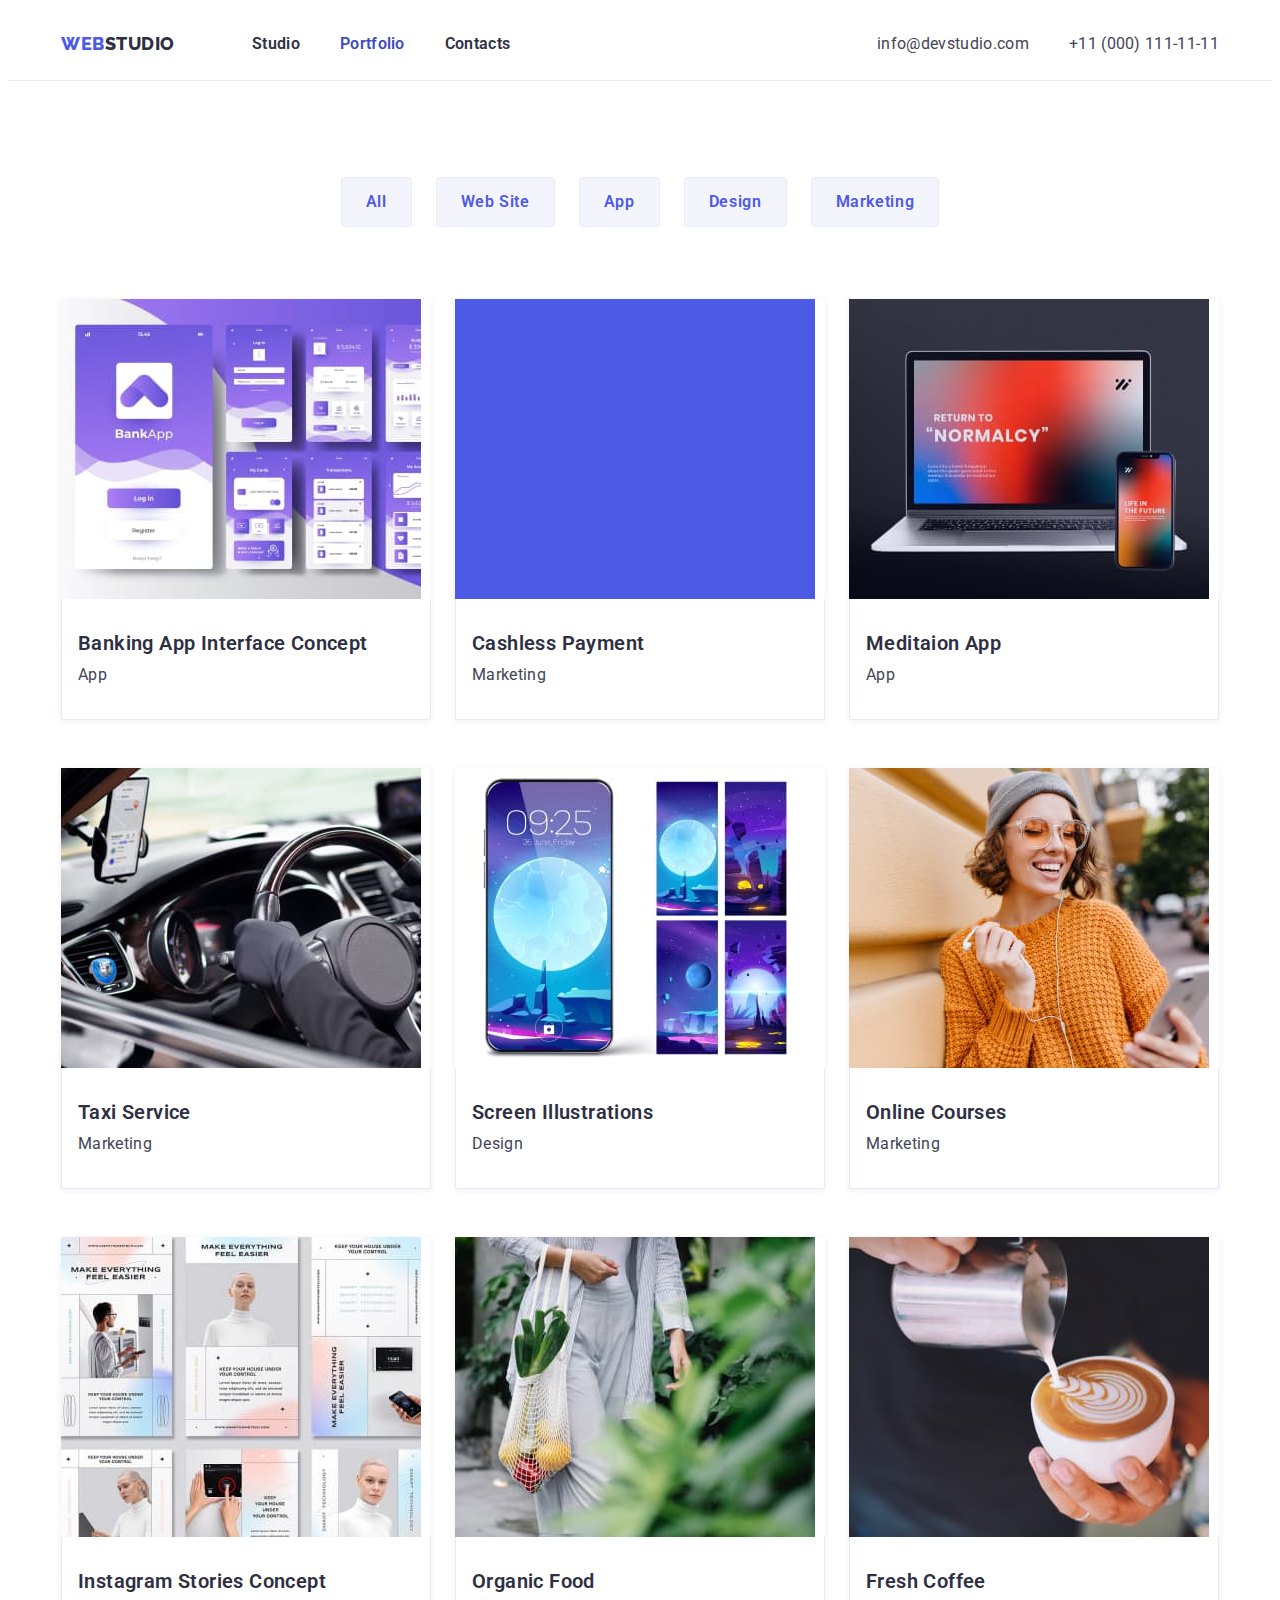
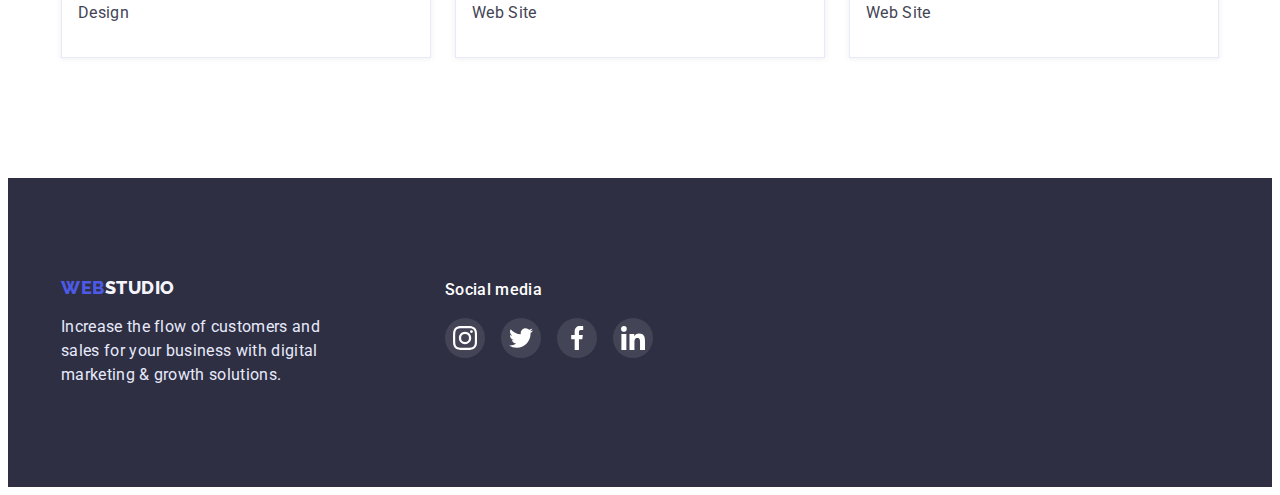
==== portfolio.html @ 7fe35f39 "Added files from last project" ====
<!DOCTYPE html>
<html lang="en">
    <head>
        <meta charset="UTF-8" />
        <meta http-equiv="X-UA-Compatible" content="IE=edge" />
        <meta name="viewport" content="width=device-width, initial-scale=1.0" />
        <title>WebStudio</title>
        <link rel="preconnect" href="https://fonts.googleapis.com" />
        <link rel="preconnect" href="https://fonts.gstatic.com" crossorigin />
        <link
            href="https://fonts.googleapis.com/css2?family=Raleway:wght@800&family=Roboto:wght@400;500;700;900&display=swap"
            rel="stylesheet"
        />
        <link
            rel="stylesheet"
            href="https://cdnjs.cloudflare.com/ajax/libs/modern-normalize/1.1.0/modern-normalize.min.css"
            integrity="sha512-wpPYUAdjBVSE4KJnH1VR1HeZfpl1ub8YT/NKx4PuQ5NmX2tKuGu6U/JRp5y+Y8XG2tV+wKQpNHVUX03MfMFn9Q=="
            crossorigin="anonymous"
            referrerpolicy="no-referrer"
        />
        <link rel="stylesheet" href="./css/styles.css" />
    </head>
    <body>
        <header class="header">
            <div class="container header-container">
                <nav class="header-navigation">
                    <a class="header-logo" href="./index.html"
                        >Web<span class="header-logo hl-span">Studio</span>
                    </a>
                    <ul class="header-list list">
                        <li class="header-item">
                            <a class="header-link" href="./index.html">Studio</a>
                        </li>
                        <li class="header-item">
                            <a class="header-link current" href="./portfolio.html">Portfolio</a>
                        </li>
                        <li class="header-item"><a class="header-link" href="">Contacts</a></li>
                    </ul>
                </nav>
                <ul class="header-contacts-list list">
                    <li class="header-contacts-item">
                        <a class="header-contacts-mail" href="mailto:info@devstudio.com"
                            >info@devstudio.com</a
                        >
                    </li>
                    <li class="header-contacts-item">
                        <a class="header-contacts-tel" href="tel:+11(000)111-11-11"
                            >+11 (000) 111-11-11</a
                        >
                    </li>
                </ul>
            </div>
        </header>
        <main>
            <!-- Our projects -->
            <section class="finished-products">
                <div class="container">
                    <h1 class="visually-hidden">Finished products</h1>
                    <ul class="filter-buttons-list list">
                        <li class="filter-buttons-item">
                            <button class="filter-btn" type="button">All</button>
                        </li>
                        <li class="filter-buttons-item">
                            <button class="filter-btn" type="button">Web Site</button>
                        </li>
                        <li class="filter-buttons-item">
                            <button class="filter-btn" type="button">App</button>
                        </li>
                        <li class="filter-buttons-item">
                            <button class="filter-btn" type="button">Design</button>
                        </li>
                        <li class="filter-buttons-item">
                            <button class="filter-btn" type="button">Marketing</button>
                        </li>
                    </ul>
                    <ul class="finished-products-list list">
                        <li class="finished-products-item">
                            <img
                                src="./images/our-projects-card-1.jpg"
                                alt="Banking App Interface Concept"
                                width="360"
                            />
                            <div class="products-text-container">
                                <h2 class="finished-products-title">
                                    Banking App Interface Concept
                                </h2>
                                <p class="finished-products-text">App</p>
                            </div>
                        </li>
                        <li class="finished-products-item">
                            <img
                                src="./images/our-projects-card-2.jpg"
                                alt="Cashless Payment"
                                width="360"
                            />
                            <div class="products-text-container">
                                <h2 class="finished-products-title">Cashless Payment</h2>
                                <p class="finished-products-text">Marketing</p>
                            </div>
                        </li>
                        <li class="finished-products-item">
                            <img
                                src="./images/our-projects-card-3.jpg"
                                alt="Meditaion App"
                                width="360"
                            />
                            <div class="products-text-container">
                                <h2 class="finished-products-title">Meditaion App</h2>
                                <p class="finished-products-text">App</p>
                            </div>
                        </li>
                        <li class="finished-products-item">
                            <img
                                src="./images/our-projects-card-4.jpg"
                                alt="Taxi Service"
                                width="360"
                            />
                            <div class="products-text-container">
                                <h2 class="finished-products-title">Taxi Service</h2>
                                <p class="finished-products-text">Marketing</p>
                            </div>
                        </li>
                        <li class="finished-products-item">
                            <img
                                src="./images/our-projects-card-5.jpg"
                                alt="Screen Illustrations"
                                width="360"
                            />
                            <div class="products-text-container">
                                <h2 class="finished-products-title">Screen Illustrations</h2>
                                <p class="finished-products-text">Design</p>
                            </div>
                        </li>
                        <li class="finished-products-item">
                            <img
                                src="./images/our-projects-card-6.jpg"
                                alt="Online Courses"
                                width="360"
                            />
                            <div class="products-text-container">
                                <h2 class="finished-products-title">Online Courses</h2>
                                <p class="finished-products-text">Marketing</p>
                            </div>
                        </li>
                        <li class="finished-products-item">
                            <img
                                src="./images/our-projects-card-7.jpg"
                                alt="Instagram Stories Concept"
                                width="360"
                            />
                            <div class="products-text-container">
                                <h2 class="finished-products-title">Instagram Stories Concept</h2>
                                <p class="finished-products-text">Design</p>
                            </div>
                        </li>
                        <li class="finished-products-item">
                            <img
                                src="./images/our-projects-card-8.jpg"
                                alt="Organic Food"
                                width="360"
                            />
                            <div class="products-text-container">
                                <h2 class="finished-products-title">Organic Food</h2>
                                <p class="finished-products-text">Web Site</p>
                            </div>
                        </li>
                        <li class="finished-products-item">
                            <img
                                src="./images/our-projects-card-9.jpg"
                                alt="Fresh Coffee"
                                width="360"
                            />
                            <div class="products-text-container">
                                <h2 class="finished-products-title">Fresh Coffee</h2>
                                <p class="finished-products-text">Web Site</p>
                            </div>
                        </li>
                    </ul>
                </div>
            </section>
        </main>
        <footer class="footer">
            <div class="container footer-container">
                <div class="footer-logo-container">
                    <a class="footer-logo" href="./index.html"
                        >Web<span class="footer-logo fl-span">Studio</span></a
                    >
                    <p class="footer-text">
                        Increase the flow of customers and sales for your business with digital
                        marketing & growth solutions.
                    </p>
                </div>
                <div class="footer-social-container">
                    <p class="footer-social-text">Social media</p>
                    <ul class="footer-social-list list">
                        <li class="fs-list-item">
                            <a
                                class="footer-social-link"
                                target="_blank"
                                rel="noreferrer noopener nofollow"
                                href=""
                            >
                                <svg class="footer-social-icon" width="24" height="24">
                                    <use href="./images/icons.svg#icon-instagram"></use>
                                </svg>
                            </a>
                        </li>
                        <li class="fs-list-item">
                            <a
                                class="footer-social-link"
                                target="_blank"
                                rel="noreferrer noopener nofollow"
                                href=""
                            >
                                <svg class="footer-social-icon" width="24" height="24">
                                    <use href="./images/icons.svg#icon-twitter"></use>
                                </svg>
                            </a>
                        </li>
                        <li class="fs-list-item">
                            <a
                                class="footer-social-link"
                                target="_blank"
                                rel="noreferrer noopener nofollow"
                                href=""
                            >
                                <svg class="footer-social-icon" width="24" height="24">
                                    <use href="./images/icons.svg#icon-facebook"></use>
                                </svg>
                            </a>
                        </li>
                        <li class="fs-list-item">
                            <a
                                class="footer-social-link"
                                target="_blank"
                                rel="noreferrer noopener nofollow"
                                href=""
                            >
                                <svg class="footer-social-icon" width="24" height="24">
                                    <use href="./images/icons.svg#icon-linkedin"></use>
                                </svg>
                            </a>
                        </li>
                    </ul>
                </div>
            </div>
        </footer>
    </body>
</html>
---- css/styles.css ----
/** VARIABLES*/
:root {
    /**COLORS*/
    --primary-bg: #ffffff;
    --primary-brand: #4d5ae5;
    --dark: #2e2f42;
    --success: #31d0aa;
    --text: #434455;
    --subtle-text: #8e8f99;
    --accent: #e7e9fc;
    --light: #f4f4fd;
    --hover-focus: #404bbf;
    --bg-gradient: linear-gradient(rgba(46, 47, 66, 0.7), rgba(46, 47, 66, 0.7));
    /**FONTS*/
    --main-font: "Roboto", sans-serif;
    --secondary-font: "Raleway", sans-serif;
}

/**RESET STYLES*/
p,
h1,
h2,
h3,
h4,
h5,
h6 {
    margin: 0;
}
ul,
ol {
    margin: 0;
    padding-left: 0;
}

body {
    font-family: var(--main-font);
    color: var(--text);
    background-color: var(--primary-bg);
}

/**COMMON STYLES*/
.list {
    list-style: none;
}
.visually-hidden {
    position: absolute;
    width: 1px;
    height: 1px;
    margin: -1px;
    border: 0;
    padding: 0;
    white-space: nowrap;
    clip-path: inset(100%);
    overflow: hidden;
}
img {
    display: block;
    max-width: 100%;
    height: auto;
}

/*!CONTAINER*/
.container {
    width: 1158px;
    padding: 0px 15px;
    margin: 0 auto;
}

/**INDEX PAGE STYLES*/
/*!HEADER*/
.header {
    background-color: var(--primary-bg);
    border-bottom: 1px solid #e7e9fc;
}
.header-container {
    display: flex;
}
.header-navigation {
    display: flex;
    margin-right: auto;
    align-items: center;
}
.header-logo {
    width: 115px;
    font-family: var(--secondary-font);
    font-weight: 800;
    font-size: 18px;
    color: var(--primary-brand);
    line-height: 1.33;
    letter-spacing: 0.03em;
    text-transform: uppercase;
    text-decoration: none;
    margin-right: 76px;
    padding: 24px 0px 24px 0px;
}
.header-logo:focus {
    outline: none;
}
.hl-span {
    color: var(--dark);
}
.header-list {
    display: flex;
    gap: 40px;
}
/* .header-item {
} */
.header-link {
    display: inline-block;
    font-weight: 600;
    color: var(--dark);
    line-height: 1.5;
    letter-spacing: 0.02em;
    text-decoration: none;
    padding: 24px 0px 24px 0px;
}
.header-item .current {
    color: var(--hover-focus);
}
.header-contacts-list {
    display: flex;
    gap: 40px;
}
/* .header-contacts-item {
} */
.header-contacts-mail,
.header-contacts-tel {
    display: inline-block;
    font-style: normal;
    color: inherit;
    text-decoration: none;
    line-height: 1.5;
    letter-spacing: 0.02em;
    padding: 24px 0px 24px 0px;
}
.header-contacts-mail:is(:hover, :focus),
.header-contacts-tel:is(:hover, :focus),
.header-link:is(:hover, :focus) {
    color: var(--hover-focus);
    outline: none;
}

/*!BIG BANNER*/
.big-banner {
    background-color: var(--dark);
    text-align: center;
    padding: 188px 0px;
}
.big-banner-container {
    background-image: var(--bg-gradient), url(../images/big-banner-bg.jpg);
    max-width: 1440px;
    height: 600px;
    background-repeat: no-repeat;
    background-position: center;
    background-size: cover;
    margin-right: auto;
    margin-left: auto;
}
.big-banner-title {
    width: 496px;
    font-weight: 700;
    margin-right: auto;
    margin-left: auto;
    font-size: 56px;
    line-height: 1.07;
    letter-spacing: 0.02em;
    color: var(--primary-bg);
}
.big-banner-btn {
    display: inline-block;
    min-width: 169px;
    height: 56px;
    font-family: inherit;
    font-weight: 600;
    font-size: 16px;
    line-height: 1.18;
    letter-spacing: 0.04em;
    background-color: var(--primary-brand);
    color: var(--primary-bg);
    cursor: pointer;
    border: none;
    border-radius: 4px;
    box-shadow: 0px 4px 4px rgba(0, 0, 0, 0.15);
    margin-top: 48px;
}
.big-banner-btn:is(:hover, :focus) {
    background-color: var(--hover-focus);
    color: var(--primary-bg);
    box-shadow: 0px 4px 4px rgba(0, 0, 0, 0.15);
    outline: none;
}

/*!OUR STRENGTHS*/
.our-strengths {
    padding-top: 120px;
    background-color: var(--primary-bg);
}
.our-strengths-list {
    display: flex;
    gap: 24px;
}
.our-strengths-item {
    width: calc((100% - 72px) / 4);
}
.os-icons-list {
    display: flex;
    gap: 24px;
    height: 112px;
}
.os-icons-item {
    display: flex;
    justify-content: center;
    align-items: center;
    width: calc((100% - 72px) / 4);
    background-color: var(--light);
    border-radius: 4px;
}
/* .os-item-icon {
} */
.our-strengths-title {
    font-weight: 600;
    font-size: 20px;
    line-height: 1.2;
    letter-spacing: 0.02em;
    color: var(--dark);
    margin-top: 8px;
}
.our-strengths-text {
    line-height: 1.5;
    letter-spacing: 0.02em;
    margin-top: 8px;
}

/*!OUR PROJECTS*/
.our-projects {
    background-color: var(--primary-bg);
    padding: 120px 0px 120px 0px;
    text-align: center;
}
.our-projects-title,
.our-team-title,
.customers-title {
    font-weight: 600;
    font-size: 36px;
    line-height: 1.11;
    letter-spacing: 0.02em;
    text-transform: capitalize;
    color: var(--dark);
}
.our-projects-list,
.our-team-list {
    display: flex;
    gap: 24px;
    margin-top: 72px;
}
.our-projects-item {
    width: calc((100% - 48px) / 3);
    border: 1px solid var(--accent);
}

/*!OUR TEAM*/
.our-team {
    background-color: var(--light);
    padding: 120px 0px 120px 0px;
    text-align: center;
}
.our-team-item {
    width: calc((100% - 72px) / 4);
    background-color: var(--primary-bg);
    box-shadow: 0px 1px 6px rgba(46, 47, 66, 0.08), 0px 1px 1px rgba(46, 47, 66, 0.16),
        0px 2px 1px rgba(46, 47, 66, 0.08);
    border-radius: 0px 0px 4px 4px;
}
.teammate-text-container {
    padding: 32px 16px;
}
.teammate-title {
    font-weight: 600;
    font-size: 20px;
    line-height: 1.2;
    letter-spacing: 0.02em;
    color: var(--dark);
}
.teammate-text {
    line-height: 1.5;
    letter-spacing: 0.02em;
    margin-top: 8px;
}
.ot-social-list {
    display: flex;
    justify-content: center;
    gap: 24px;
    margin-top: 8px;
}
.social-list-item {
    width: 40px;
    height: 40px;
}
.social-item-link {
    width: 100%;
    height: 100%;
    background-color: var(--primary-brand);
    border-radius: 50%;
    display: flex;
    align-items: center;
    justify-content: center;
}
.social-item-icon {
    fill: var(--primary-bg);
}
.social-item-link:is(:hover, :focus) {
    background-color: var(--hover-focus);
    outline: none;
}

/*!CUSTOMERS*/
.customers {
    background-color: var(--primary-bg);
    padding: 130px 0px 120px 0px;
    text-align: center;
}
.customers-icons-list {
    display: flex;
    gap: 24px;
    margin-top: 72px;
}
.customers-icons-item {
    width: calc((100% - 120px) / 6);
    height: 88px;
}
.customers-item-link {
    width: 100%;
    height: 100%;
    display: flex;
    align-items: center;
    justify-content: center;
    border: 1px solid var(--subtle-text);
    border-radius: 4px;
}
.customers-item-link:is(:hover, :focus) {
    border-color: var(--hover-focus);
    outline: none;
}
.customers-item-link:is(:hover, :focus) .customers-icon {
    fill: var(--hover-focus);
}
.customers-icon {
    fill: var(--subtle-text);
}

/*!FOOTER*/
.footer {
    padding: 100px 0px 100px 0px;
    background-color: var(--dark);
}
.footer-container {
    display: flex;
}
/* .footer-logo-container {
} */
.footer-logo {
    font-family: var(--secondary-font);
    font-weight: 800;
    font-size: 18px;
    line-height: 1.16;
    letter-spacing: 0.03em;
    text-transform: uppercase;
    color: var(--primary-brand);
    text-decoration: none;
}
.footer-logo:focus {
    outline: none;
}
.fl-span {
    color: var(--light);
}
.footer-text {
    font-family: var(--main-font);
    font-weight: 400;
    font-size: 16px;
    line-height: 1.5;
    letter-spacing: 0.02em;
    color: var(--accent);
    max-width: 264px;
    margin-top: 16px;
}
.footer-social-container {
    margin-left: 120px;
}
.footer-social-text {
    font-weight: 500;
    font-size: 16px;
    line-height: 1.5;
    letter-spacing: 0.02em;
    color: var(--primary-bg);
}
.footer-social-list {
    display: flex;
    gap: 16px;
    justify-content: center;
    margin-top: 16px;
}
.fs-list-item {
    width: 40px;
    height: 40px;
}
.footer-social-link {
    width: 100%;
    height: 100%;
    background-color: rgba(255, 255, 255, 0.1);
    border-radius: 50%;
    display: flex;
    justify-content: center;
    align-items: center;
}
.footer-social-link:is(:hover, :focus) {
    background-color: #31d0aa;
    outline: none;
}
.footer-social-icon {
    fill: var(--primary-bg);
}

/*!----------------------------------------------------------------*/

/**PORTFOLIO PAGE STYLES*/
/*!FINISHED PRODUCTS*/
.finished-products {
    background-color: var(--primary-bg);
    padding: 96px 0px 120px;
}
.filter-buttons-list {
    display: flex;
    justify-content: center;
    gap: 24px;
}
/* .filter-buttons-item {
} */
.filter-btn {
    font-family: inherit;
    font-weight: 600;
    font-size: 16px;
    color: var(--primary-brand);
    line-height: 1.5;
    letter-spacing: 0.04em;
    background-color: var(--light);
    border: 1px solid var(--accent);
    border-radius: 4px;
    cursor: pointer;
    padding: 12px 24px;
}
.filter-btn:is(:hover, :focus) {
    background-color: var(--hover-focus);
    color: var(--primary-bg);
    box-shadow: 0px 3px 1px rgba(0, 0, 0, 0.1), 0px 2px 1px rgba(0, 0, 0, 0.08),
        0px 2px 2px rgba(0, 0, 0, 0.12);
    outline: none;
}
.finished-products-list {
    display: flex;
    flex-wrap: wrap;
    row-gap: 48px;
    column-gap: 24px;
    margin-top: 72px;
}
.finished-products-item {
    background-color: var(--primary-bg);
    width: calc((100% - 48px) / 3);
    box-shadow: 0px 1px 6px rgba(46, 47, 66, 0.08);
}
.finished-products-item:hover {
    box-shadow: 0px 1px 6px rgba(46, 47, 66, 0.08), 0px 1px 1px rgba(46, 47, 66, 0.16),
        0px 2px 1px rgba(46, 47, 66, 0.08);
}
.finished-products-item:hover .products-text-container {
    border-bottom: 0.5px solid var(--light);
    border-right: 0.5px solid var(--light);
    border-left: 0.5px solid var(--light);
}
.products-text-container {
    padding: 32px 0px 32px 16px;
    border-bottom: 1px solid var(--accent);
    border-right: 1px solid var(--accent);
    border-left: 1px solid var(--accent);
}
.finished-products-title {
    font-weight: 600;
    font-size: 20px;
    line-height: 1.2;
    letter-spacing: 0.02em;
    color: var(--dark);
}
.finished-products-text {
    font-size: 16px;
    line-height: 1.5;
    letter-spacing: 0.02em;
    color: var(--text);
    margin-top: 8px;
}
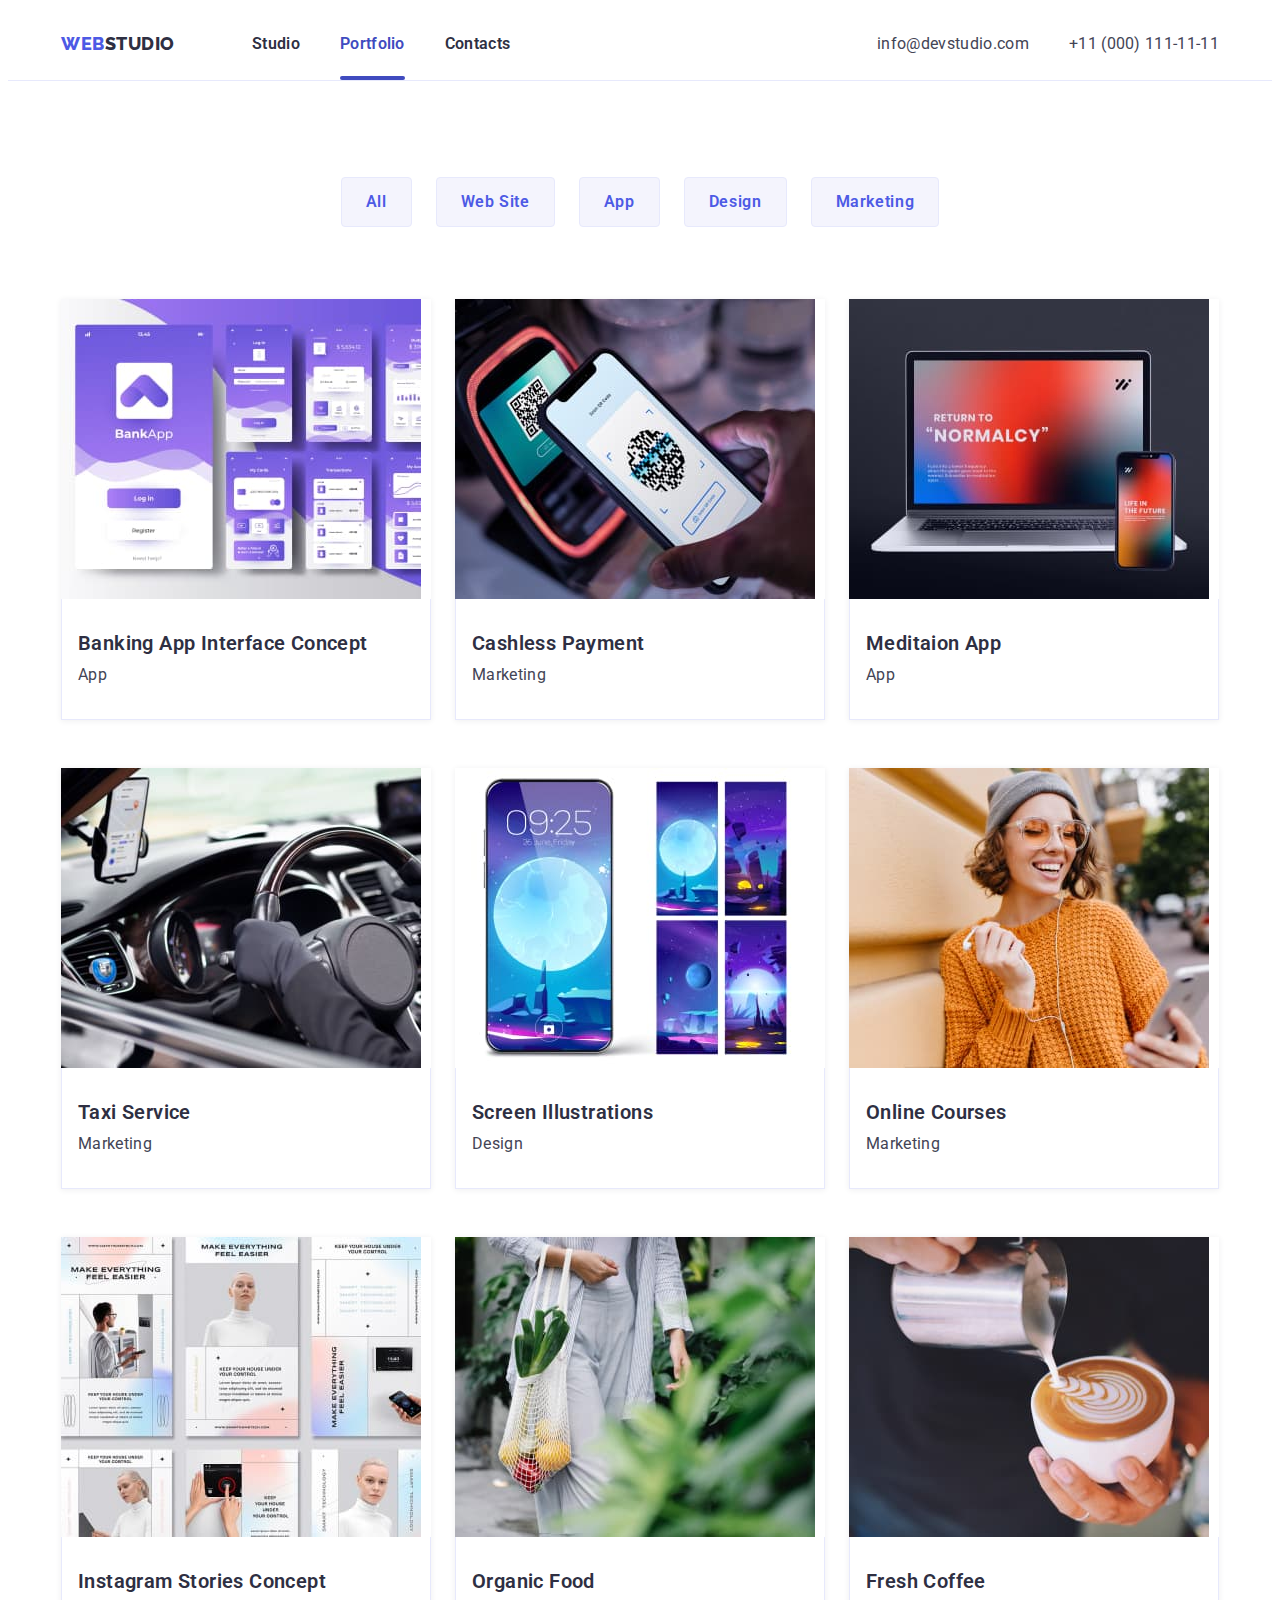
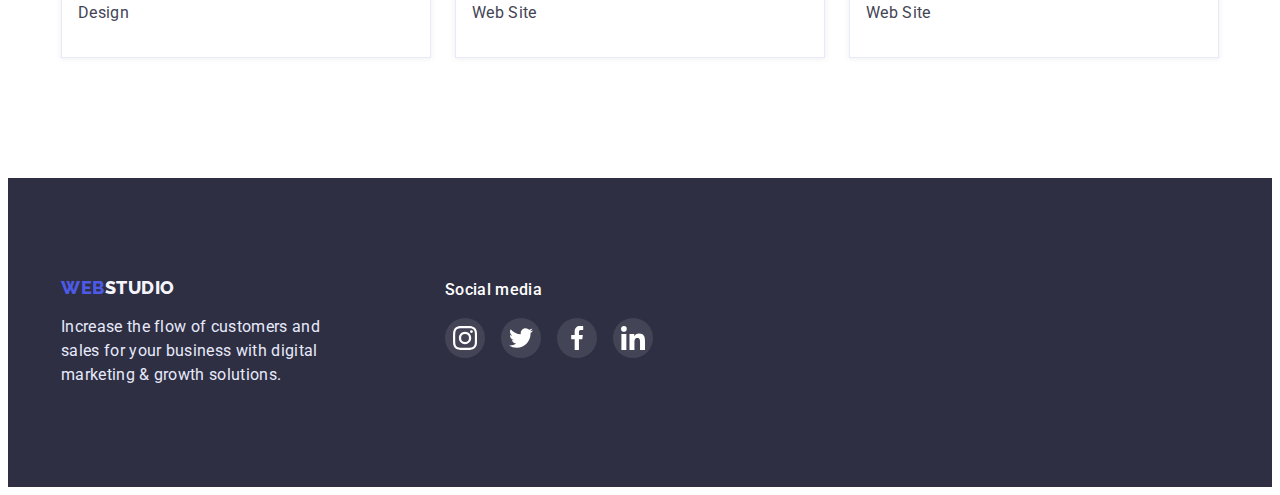
==== commit 1f873d9b: "Added overlay for Portfolio page cards" ====
--- a/portfolio.html
+++ b/portfolio.html
@@ -75,11 +75,20 @@
                     </ul>
                     <ul class="finished-products-list list">
                         <li class="finished-products-item">
-                            <img
-                                src="./images/our-projects-card-1.jpg"
-                                alt="Banking App Interface Concept"
-                                width="360"
-                            />
+                            <div class="product-thumb">
+                                <img
+                                    src="./images/our-projects-card-1.jpg"
+                                    alt="Banking App Interface Concept"
+                                    width="360"
+                                />
+                                <div class="overlay-container">
+                                    <p class="overlay-container-text">
+                                        14 Stylish and User-Friendly App Design Concepts · Task
+                                        Manager App · Calorie Tracker App · Exotic Fruit Ecommerce
+                                        App · Cloud Storage App
+                                    </p>
+                                </div>
+                            </div>
                             <div class="products-text-container">
                                 <h2 class="finished-products-title">
                                     Banking App Interface Concept
@@ -88,88 +97,160 @@
                             </div>
                         </li>
                         <li class="finished-products-item">
-                            <img
-                                src="./images/our-projects-card-2.jpg"
-                                alt="Cashless Payment"
-                                width="360"
-                            />
+                            <div class="product-thumb">
+                                <img
+                                    src="./images/our-projects-card-2.jpg"
+                                    alt="Cashless Payment"
+                                    width="360"
+                                />
+                                <div class="overlay-container">
+                                    <p class="overlay-container-text">
+                                        14 Stylish and User-Friendly App Design Concepts · Task
+                                        Manager App · Calorie Tracker App · Exotic Fruit Ecommerce
+                                        App · Cloud Storage App
+                                    </p>
+                                </div>
+                            </div>
                             <div class="products-text-container">
                                 <h2 class="finished-products-title">Cashless Payment</h2>
                                 <p class="finished-products-text">Marketing</p>
                             </div>
                         </li>
                         <li class="finished-products-item">
-                            <img
-                                src="./images/our-projects-card-3.jpg"
-                                alt="Meditaion App"
-                                width="360"
-                            />
+                            <div class="product-thumb">
+                                <img
+                                    src="./images/our-projects-card-3.jpg"
+                                    alt="Meditaion App"
+                                    width="360"
+                                />
+                                <div class="overlay-container">
+                                    <p class="overlay-container-text">
+                                        14 Stylish and User-Friendly App Design Concepts · Task
+                                        Manager App · Calorie Tracker App · Exotic Fruit Ecommerce
+                                        App · Cloud Storage App
+                                    </p>
+                                </div>
+                            </div>
                             <div class="products-text-container">
                                 <h2 class="finished-products-title">Meditaion App</h2>
                                 <p class="finished-products-text">App</p>
                             </div>
                         </li>
                         <li class="finished-products-item">
-                            <img
-                                src="./images/our-projects-card-4.jpg"
-                                alt="Taxi Service"
-                                width="360"
-                            />
+                            <div class="product-thumb">
+                                <img
+                                    src="./images/our-projects-card-4.jpg"
+                                    alt="Taxi Service"
+                                    width="360"
+                                />
+                                <div class="overlay-container">
+                                    <p class="overlay-container-text">
+                                        14 Stylish and User-Friendly App Design Concepts · Task
+                                        Manager App · Calorie Tracker App · Exotic Fruit Ecommerce
+                                        App · Cloud Storage App
+                                    </p>
+                                </div>
+                            </div>
                             <div class="products-text-container">
                                 <h2 class="finished-products-title">Taxi Service</h2>
                                 <p class="finished-products-text">Marketing</p>
                             </div>
                         </li>
                         <li class="finished-products-item">
-                            <img
-                                src="./images/our-projects-card-5.jpg"
-                                alt="Screen Illustrations"
-                                width="360"
-                            />
+                            <div class="product-thumb">
+                                <img
+                                    src="./images/our-projects-card-5.jpg"
+                                    alt="Screen Illustrations"
+                                    width="360"
+                                />
+                                <div class="overlay-container">
+                                    <p class="overlay-container-text">
+                                        14 Stylish and User-Friendly App Design Concepts · Task
+                                        Manager App · Calorie Tracker App · Exotic Fruit Ecommerce
+                                        App · Cloud Storage App
+                                    </p>
+                                </div>
+                            </div>
                             <div class="products-text-container">
                                 <h2 class="finished-products-title">Screen Illustrations</h2>
                                 <p class="finished-products-text">Design</p>
                             </div>
                         </li>
                         <li class="finished-products-item">
-                            <img
-                                src="./images/our-projects-card-6.jpg"
-                                alt="Online Courses"
-                                width="360"
-                            />
+                            <div class="product-thumb">
+                                <img
+                                    src="./images/our-projects-card-6.jpg"
+                                    alt="Online Courses"
+                                    width="360"
+                                />
+                                <div class="overlay-container">
+                                    <p class="overlay-container-text">
+                                        14 Stylish and User-Friendly App Design Concepts · Task
+                                        Manager App · Calorie Tracker App · Exotic Fruit Ecommerce
+                                        App · Cloud Storage App
+                                    </p>
+                                </div>
+                            </div>
                             <div class="products-text-container">
                                 <h2 class="finished-products-title">Online Courses</h2>
                                 <p class="finished-products-text">Marketing</p>
                             </div>
                         </li>
                         <li class="finished-products-item">
-                            <img
-                                src="./images/our-projects-card-7.jpg"
-                                alt="Instagram Stories Concept"
-                                width="360"
-                            />
+                            <div class="product-thumb">
+                                <img
+                                    src="./images/our-projects-card-7.jpg"
+                                    alt="Instagram Stories Concept"
+                                    width="360"
+                                />
+                                <div class="overlay-container">
+                                    <p class="overlay-container-text">
+                                        14 Stylish and User-Friendly App Design Concepts · Task
+                                        Manager App · Calorie Tracker App · Exotic Fruit Ecommerce
+                                        App · Cloud Storage App
+                                    </p>
+                                </div>
+                            </div>
                             <div class="products-text-container">
                                 <h2 class="finished-products-title">Instagram Stories Concept</h2>
                                 <p class="finished-products-text">Design</p>
                             </div>
                         </li>
                         <li class="finished-products-item">
-                            <img
-                                src="./images/our-projects-card-8.jpg"
-                                alt="Organic Food"
-                                width="360"
-                            />
+                            <div class="product-thumb">
+                                <img
+                                    src="./images/our-projects-card-8.jpg"
+                                    alt="Organic Food"
+                                    width="360"
+                                />
+                                <div class="overlay-container">
+                                    <p class="overlay-container-text">
+                                        14 Stylish and User-Friendly App Design Concepts · Task
+                                        Manager App · Calorie Tracker App · Exotic Fruit Ecommerce
+                                        App · Cloud Storage App
+                                    </p>
+                                </div>
+                            </div>
                             <div class="products-text-container">
                                 <h2 class="finished-products-title">Organic Food</h2>
                                 <p class="finished-products-text">Web Site</p>
                             </div>
                         </li>
                         <li class="finished-products-item">
-                            <img
-                                src="./images/our-projects-card-9.jpg"
-                                alt="Fresh Coffee"
-                                width="360"
-                            />
+                            <div class="product-thumb">
+                                <img
+                                    src="./images/our-projects-card-9.jpg"
+                                    alt="Fresh Coffee"
+                                    width="360"
+                                />
+                                <div class="overlay-container">
+                                    <p class="overlay-container-text">
+                                        14 Stylish and User-Friendly App Design Concepts · Task
+                                        Manager App · Calorie Tracker App · Exotic Fruit Ecommerce
+                                        App · Cloud Storage App
+                                    </p>
+                                </div>
+                            </div>
                             <div class="products-text-container">
                                 <h2 class="finished-products-title">Fresh Coffee</h2>
                                 <p class="finished-products-text">Web Site</p>
--- a/css/styles.css
+++ b/css/styles.css
@@ -14,6 +14,10 @@
     /**FONTS*/
     --main-font: "Roboto", sans-serif;
     --secondary-font: "Raleway", sans-serif;
+    /**TRANSITIONS*/
+    --transition-color: color 250ms cubic-bezier(0.4, 0, 0.2, 1);
+    --transition-bg-color: background-color 250ms cubic-bezier(0.4, 0, 0.2, 1);
+    --transition-box-shadow: box-shadow 250ms cubic-bezier(0.4, 0, 0.2, 1);
 }
 
 /**RESET STYLES*/
@@ -106,17 +110,30 @@
 /* .header-item {
 } */
 .header-link {
-    display: inline-block;
+    position: relative;
+    display: block;
     font-weight: 600;
     color: var(--dark);
     line-height: 1.5;
     letter-spacing: 0.02em;
     text-decoration: none;
     padding: 24px 0px 24px 0px;
-}
-.header-item .current {
+    transition: var(--transition-color);
+}
+.header-link.current {
     color: var(--hover-focus);
 }
+.header-link.current::after {
+    content: "";
+    position: absolute;
+    width: 100%;
+    height: 4px;
+    bottom: 0;
+    left: 0;
+    background-color: var(--hover-focus);
+    border-radius: 2px;
+}
+
 .header-contacts-list {
     display: flex;
     gap: 40px;
@@ -132,6 +149,7 @@
     line-height: 1.5;
     letter-spacing: 0.02em;
     padding: 24px 0px 24px 0px;
+    transition: var(--transition-color);
 }
 .header-contacts-mail:is(:hover, :focus),
 .header-contacts-tel:is(:hover, :focus),
@@ -182,6 +200,7 @@
     border-radius: 4px;
     box-shadow: 0px 4px 4px rgba(0, 0, 0, 0.15);
     margin-top: 48px;
+    transition: var(--transition-bg-color), var(--transition-color), var(--transition-box-shadow);
 }
 .big-banner-btn:is(:hover, :focus) {
     background-color: var(--hover-focus);
@@ -304,6 +323,7 @@
     display: flex;
     align-items: center;
     justify-content: center;
+    transition: var(--transition-bg-color);
 }
 .social-item-icon {
     fill: var(--primary-bg);
@@ -336,6 +356,7 @@
     justify-content: center;
     border: 1px solid var(--subtle-text);
     border-radius: 4px;
+    transition: border-color 250ms cubic-bezier(0.4, 0, 0.2, 1);
 }
 .customers-item-link:is(:hover, :focus) {
     border-color: var(--hover-focus);
@@ -346,6 +367,7 @@
 }
 .customers-icon {
     fill: var(--subtle-text);
+    transition: fill 250ms cubic-bezier(0.4, 0, 0.2, 1);
 }
 
 /*!FOOTER*/
@@ -412,6 +434,7 @@
     display: flex;
     justify-content: center;
     align-items: center;
+    transition: var(--transition-bg-color);
 }
 .footer-social-link:is(:hover, :focus) {
     background-color: #31d0aa;
@@ -448,6 +471,7 @@
     border-radius: 4px;
     cursor: pointer;
     padding: 12px 24px;
+    transition: var(--transition-bg-color), var(--transition-color), var(--transition-box-shadow);
 }
 .filter-btn:is(:hover, :focus) {
     background-color: var(--hover-focus);
@@ -467,21 +491,49 @@
     background-color: var(--primary-bg);
     width: calc((100% - 48px) / 3);
     box-shadow: 0px 1px 6px rgba(46, 47, 66, 0.08);
+    transition: var(--transition-box-shadow);
 }
 .finished-products-item:hover {
     box-shadow: 0px 1px 6px rgba(46, 47, 66, 0.08), 0px 1px 1px rgba(46, 47, 66, 0.16),
         0px 2px 1px rgba(46, 47, 66, 0.08);
 }
-.finished-products-item:hover .products-text-container {
-    border-bottom: 0.5px solid var(--light);
-    border-right: 0.5px solid var(--light);
-    border-left: 0.5px solid var(--light);
+.product-thumb {
+    position: relative;
+    overflow: hidden;
+}
+.overlay-container {
+    position: absolute;
+    width: 100%;
+    height: 100%;
+    top: 0;
+    left: 0;
+    background-color: var(--primary-brand);
+    transform: translateY(100%);
+    transition: transform 250ms cubic-bezier(0.4, 0, 0.2, 1);
+}
+.overlay-container-text {
+    padding: 40px 32px 164px;
+    font-size: 16px;
+    line-height: 1.5;
+    letter-spacing: 0.02em;
+    color: var(--light);
+}
+.finished-products-item:hover .overlay-container {
+    transform: translateY(0);
 }
 .products-text-container {
     padding: 32px 0px 32px 16px;
     border-bottom: 1px solid var(--accent);
     border-right: 1px solid var(--accent);
     border-left: 1px solid var(--accent);
+    transition: border-bottom 250ms cubic-bezier(0.4, 0, 0.2, 1),
+        border-right 250ms cubic-bezier(0.4, 0, 0.2, 1),
+        border-left 250ms cubic-bezier(0.4, 0, 0.2, 1);
+}
+.finished-products-item:hover .products-text-container {
+    border-bottom: 0.5px solid var(--light);
+    border-right: 0.5px solid var(--light);
+    border-left: 0.5px solid var(--light);
 }
 .finished-products-title {
     font-weight: 600;
